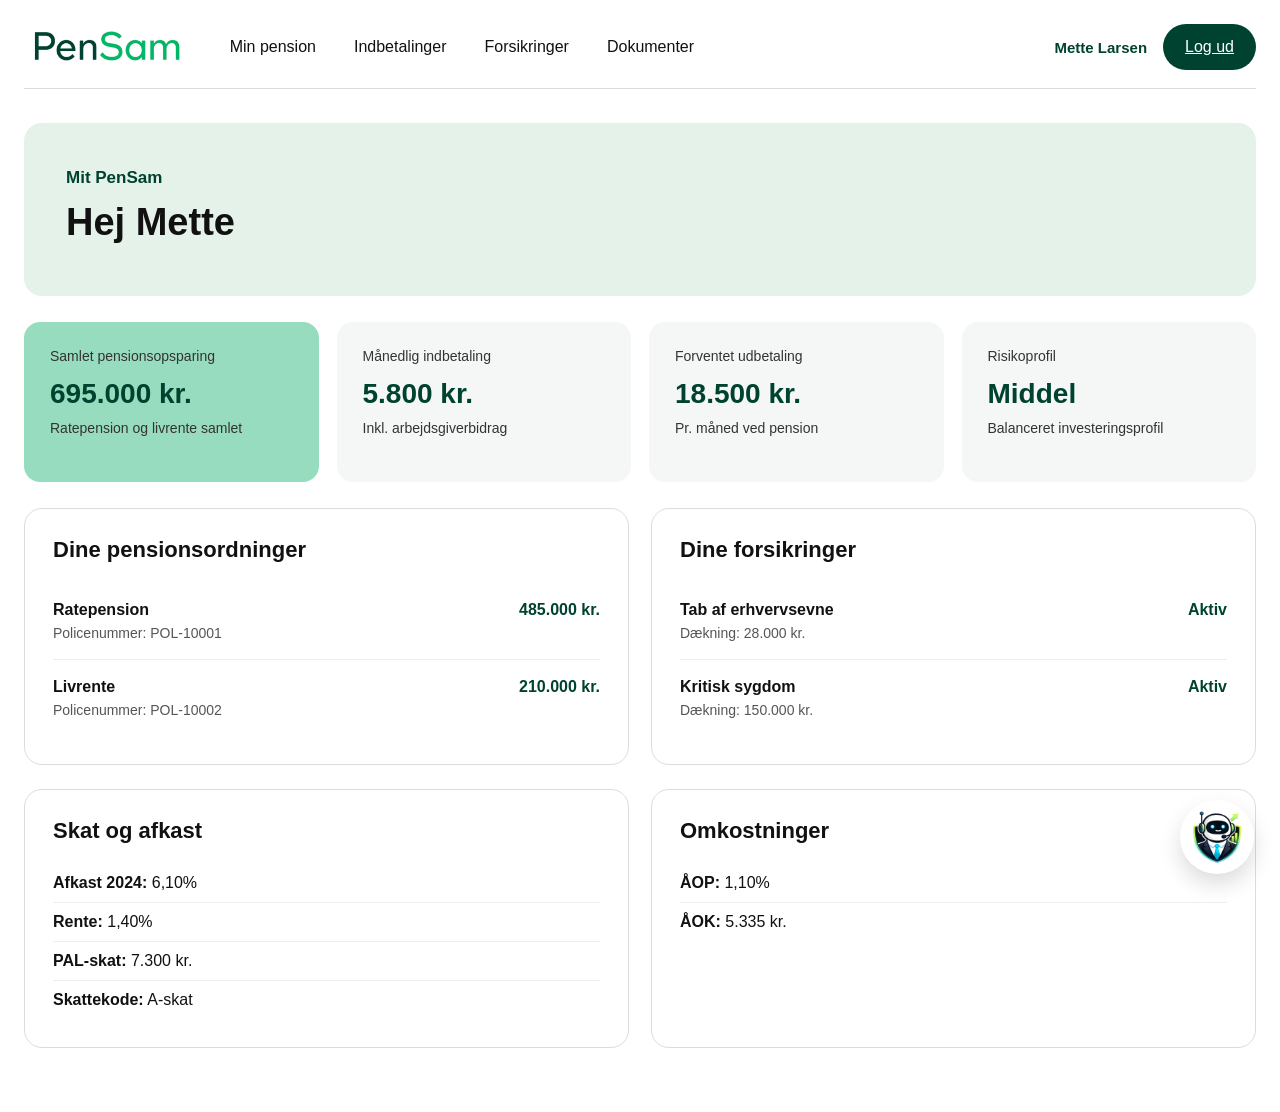
==== frontend/logged-in.html @ d0a34b72 "UI" ====
<!DOCTYPE html>
<html lang="da">
<head>
  <meta charset="UTF-8" />
  <meta name="viewport" content="width=device-width, initial-scale=1.0" />
  <title>Min Pension - PenSam</title>
  <link rel="stylesheet" href="style.css" />
</head>
<body>

  <div class="page">

    <header class="topbar">
      <div class="topbar-left">
        <a href="index.html" class="logo-link">
          <img src="Billeder/Pensam_logo.png" alt="PenSam logo" class="logo-img" />
        </a>

        <nav class="nav">
          <a href="#">Min pension</a>
          <a href="#">Indbetalinger</a>
          <a href="#">Forsikringer</a>
          <a href="#">Dokumenter</a>
        </nav>
      </div>

      <div class="topbar-right">
        <span class="logged-user">Mette Larsen</span>
        <a href="index.html" class="login-btn">Log ud</a>
      </div>
    </header>

    <main class="pension-dashboard">

      <section class="welcome-section">
        <div>
          <p class="eyebrow">Mit PenSam</p>
          <h1>Hej Mette</h1>
        </div>
      </section>

      <section class="overview-grid">
        <div class="overview-card highlight">
          <span>Samlet pensionsopsparing</span>
          <h2>695.000 kr.</h2>
          <p>Ratepension og livrente samlet</p>
        </div>

        <div class="overview-card">
          <span>Månedlig indbetaling</span>
          <h2>5.800 kr.</h2>
          <p>Inkl. arbejdsgiverbidrag</p>
        </div>

        <div class="overview-card">
          <span>Forventet udbetaling</span>
          <h2>18.500 kr.</h2>
          <p>Pr. måned ved pension</p>
        </div>

        <div class="overview-card">
          <span>Risikoprofil</span>
          <h2>Middel</h2>
          <p>Balanceret investeringsprofil</p>
        </div>
      </section>

      <section class="dashboard-columns">

        <div class="dashboard-panel">
          <h2>Dine pensionsordninger</h2>

          <div class="info-row">
            <div>
              <strong>Ratepension</strong>
              <p>Policenummer: POL-10001</p>
            </div>
            <span>485.000 kr.</span>
          </div>

          <div class="info-row">
            <div>
              <strong>Livrente</strong>
              <p>Policenummer: POL-10002</p>
            </div>
            <span>210.000 kr.</span>
          </div>
        </div>

        <div class="dashboard-panel">
          <h2>Dine forsikringer</h2>

          <div class="info-row">
            <div>
              <strong>Tab af erhvervsevne</strong>
              <p>Dækning: 28.000 kr.</p>
            </div>
            <span>Aktiv</span>
          </div>

          <div class="info-row">
            <div>
              <strong>Kritisk sygdom</strong>
              <p>Dækning: 150.000 kr.</p>
            </div>
            <span>Aktiv</span>
          </div>
        </div>

      </section>

      <section class="dashboard-columns">

        <div class="dashboard-panel">
          <h2>Skat og afkast</h2>
          <div class="metric-list">
            <p><strong>Afkast 2024:</strong> 6,10%</p>
            <p><strong>Rente:</strong> 1,40%</p>
            <p><strong>PAL-skat:</strong> 7.300 kr.</p>
            <p><strong>Skattekode:</strong> A-skat</p>
          </div>
        </div>

        <div class="dashboard-panel">
          <h2>Omkostninger</h2>
          <div class="metric-list">
            <p><strong>ÅOP:</strong> 1,10%</p>
            <p><strong>ÅOK:</strong> 5.335 kr.</p>
          </div>
        </div>

      </section>

    </main>

  </div>

  <!-- Chat -->
  <button id="chat-toggle" class="chat-toggle" aria-label="Åbn chat">
    <img src="Billeder/rådgiver_ikon.png" alt="AI rådgiver ikon" />
  </button>

  <div id="chat-widget" class="chat-widget">
    <div class="chat-header">
      <span>Din personlige pensionsrådgiver</span>
      <button id="chat-close" class="chat-close" aria-label="Luk chat">×</button>
    </div>

    <div id="chat-box" class="chat-box">
      <div class="message bot">
        Hej Mette! Jeg kan hjælpe dig med spørgsmål om dine simulerede pensionsoplysninger.
      </div>
    </div>

    <div class="chat-input-area">
      <input type="text" id="user-input" placeholder="Spørg om din pension" />
      <button type="button" onclick="sendMessage()">Send</button>
    </div>
  </div>

  <script src="logged-in.js"></script>

</body>
</html>
---- frontend/style.css ----
* {
  margin: 0;
  padding: 0;
  box-sizing: border-box;
}

body {
  font-family: Arial, Helvetica, sans-serif;
  background: #ffffff;
  color: #111111;
}

.page {
  width: 100%;
  max-width: 1400px;
  margin: 0 auto;
  padding: 14px 24px 40px;
}

/* Topbar */
.topbar {
  display: flex;
  align-items: center;
  justify-content: space-between;
  padding: 10px 0 18px;
  border-bottom: 1px solid #dcdcdc;
}

.topbar-left {
  display: flex;
  align-items: center;
  gap: 42px;
}

.logo-link {
  display: flex;
  align-items: center;
  text-decoration: none;
}

.logo-img {
  height: 46px;
  width: auto;
  display: block;
}

.nav {
  display: flex;
  gap: 38px;
}

.nav a {
  text-decoration: none;
  color: #111111;
  font-size: 16px;
  font-weight: 500;
}

.nav a:hover {
  color: #004230;
}

.topbar-right {
  display: flex;
  align-items: center;
  gap: 16px;
}

.search-btn {
  border: none;
  background: transparent;
  font-size: 26px;
  color: #111111;
  cursor: pointer;
}

.login-btn {
  border: none;
  background: #004230;
  color: #ffffff;
  padding: 14px 22px;
  border-radius: 999px;
  font-size: 16px;
  cursor: pointer;
}

/* Category row */
.category-row {
  display: grid;
  grid-template-columns: repeat(3, 1fr);
  gap: 18px;
  padding: 34px 0 28px;
  border-bottom: 1px solid #dcdcdc;
}

.category-card {
  min-height: 96px;
  border-radius: 8px;
  background: #cdedde;
  display: flex;
  align-items: center;
  justify-content: space-between;
  padding: 0 28px;
  font-size: 20px;
  font-weight: 500;
  color: #111111;
}

.category-card.active {
  background: #97dcbe;
}

.circle-arrow {
  width: 26px;
  height: 26px;
  border-radius: 50%;
  background: #004230;
  color: #ffffff;
  display: flex;
  align-items: center;
  justify-content: center;
  font-size: 14px;
  flex-shrink: 0;
}

/* Hero section */
.hero-section {
  display: grid;
  grid-template-columns: 1.65fr 1fr;
  gap: 22px;
  padding-top: 28px;
  align-items: stretch;
}

.hero-image {
  min-height: 540px;
  border-radius: 12px;
  overflow: hidden;
  background: #f4f4f4;
}

.hero-image img {
  width: 100%;
  height: 100%;
  display: block;
  object-fit: cover;
}

.hero-card {
  background: #e5f2e9;
  border-radius: 12px;
  padding: 46px 38px 30px;
  display: flex;
  flex-direction: column;
  justify-content: space-between;
}

.hero-card h1 {
  font-size: 30px;
  line-height: 1.28;
  font-weight: 500;
  color: #111111;
  margin-bottom: 18px;
}

.hero-card p {
  font-size: 17px;
  line-height: 1.55;
  color: #222222;
  max-width: 420px;
}

.cta-btn {
  margin-top: 32px;
  display: inline-flex;
  align-items: center;
  justify-content: center;
  width: fit-content;
  background: #004230;
  color: #ffffff;
  text-decoration: none;
  border-radius: 999px;
  padding: 16px 28px;
  font-size: 16px;
  font-weight: 500;
}

/* Chat toggle */
.chat-toggle {
  position: fixed;
  right: 26px;
  bottom: 26px;
  width: 74px;
  height: 74px;
  border: none;
  border-radius: 50%;
  background: #ffffff;
  box-shadow: 0 10px 22px rgba(0, 0, 0, 0.14);
  cursor: pointer;
  z-index: 1001;
  display: flex;
  align-items: center;
  justify-content: center;
  overflow: hidden;
}

.chat-toggle img {
  width: 140px;
  height: 140px;
  object-fit: contain;
  margin-top: 5px;
}

/* Chat widget */
.chat-widget {
  position: fixed;
  right: 26px;
  bottom: 102px;
  width: 470px;
  height: 620px;
  background: rgba(255, 255, 255, 0.96);
  backdrop-filter: blur(10px);
  border-radius: 34px;
  box-shadow: 0 18px 40px rgba(0, 0, 0, 0.70);
  overflow: hidden;
  display: none;
  flex-direction: column;
  z-index: 1000;
}

.chat-widget.open {
  display: flex;
}

.chat-header {
  min-height: 62px;
  padding: 18px 20px 10px;
  display: flex;
  align-items: center;
  justify-content: space-between;
  font-size: 18px;
  font-weight: 600;
}

.chat-close {
  border: none;
  background: transparent;
  font-size: 28px;
  cursor: pointer;
}

.chat-box {
  flex: 1;
  overflow-y: auto;
  padding: 16px;
  display: flex;
  flex-direction: column;
  gap: 12px;
}

.message {
  max-width: 80%;
  padding: 12px 14px;
  border-radius: 18px;
  font-size: 14px;
}

.message.user {
  align-self: flex-end;
  background: #ffffff;
  border: 1px solid #d8d8d8;
}

.message.bot {
  align-self: flex-start;
  background: #e5f2e9;
}

.chat-input-area {
  display: flex;
  gap: 10px;
  padding: 14px;
  border-top: 1px solid #ececec;
}

.chat-input-area input {
  flex: 1;
  border: 1px solid #d9d9d9;
  border-radius: 999px;
  padding: 14px 16px;
}

.chat-input-area button {
  border: none;
  background: #004230;
  color: #ffffff;
  padding: 12px 18px;
  border-radius: 999px;
  cursor: pointer;
}

/* Responsive */
@media (max-width: 1100px) {
  .hero-section {
    grid-template-columns: 1fr;
  }
}

@media (max-width: 768px) {
  .category-row {
    grid-template-columns: 1fr;
  }

  .chat-widget {
    width: calc(100vw - 24px);
    height: 70vh;
  }
}

/* Logged-in user */
.logged-user {
  font-size: 15px;
  font-weight: 600;
  color: #004230;
}

/* Pension dashboard */
.pension-dashboard {
  padding-top: 34px;
}

.welcome-section {
  background: #e5f2e9;
  border-radius: 18px;
  padding: 42px;
  margin-bottom: 26px;
}

.eyebrow {
  color: #004230;
  font-weight: 700;
  margin-bottom: 10px;
}

.welcome-section h1 {
  font-size: 38px;
  margin-bottom: 10px;
}

.welcome-section p {
  font-size: 17px;
  line-height: 1.5;
}

.overview-grid {
  display: grid;
  grid-template-columns: repeat(4, 1fr);
  gap: 18px;
  margin-bottom: 26px;
}

.overview-card {
  background: #f4f7f5;
  border-radius: 16px;
  padding: 26px;
  min-height: 160px;
}

.overview-card.highlight {
  background: #97dcbe;
}

.overview-card span {
  display: block;
  font-size: 14px;
  margin-bottom: 14px;
  color: #333333;
}

.overview-card h2 {
  font-size: 28px;
  margin-bottom: 10px;
  color: #004230;
}

.overview-card p {
  font-size: 14px;
  color: #333333;
}

.dashboard-columns {
  display: grid;
  grid-template-columns: 1fr 1fr;
  gap: 22px;
  margin-bottom: 24px;
}

.dashboard-panel {
  background: #ffffff;
  border: 1px solid #dcdcdc;
  border-radius: 18px;
  padding: 28px;
}

.dashboard-panel h2 {
  font-size: 22px;
  margin-bottom: 20px;
}

.info-row {
  display: flex;
  justify-content: space-between;
  gap: 20px;
  padding: 18px 0;
  border-bottom: 1px solid #eeeeee;
}

.info-row:last-child {
  border-bottom: none;
}

.info-row p {
  margin-top: 6px;
  color: #555555;
  font-size: 14px;
}

.info-row span {
  font-weight: 700;
  color: #004230;
  white-space: nowrap;
}

.metric-list p {
  padding: 10px 0;
  border-bottom: 1px solid #eeeeee;
}

.metric-list p:last-child {
  border-bottom: none;
}

/* Responsive dashboard */
@media (max-width: 1000px) {
  .overview-grid,
  .dashboard-columns {
    grid-template-columns: 1fr;
  }
}
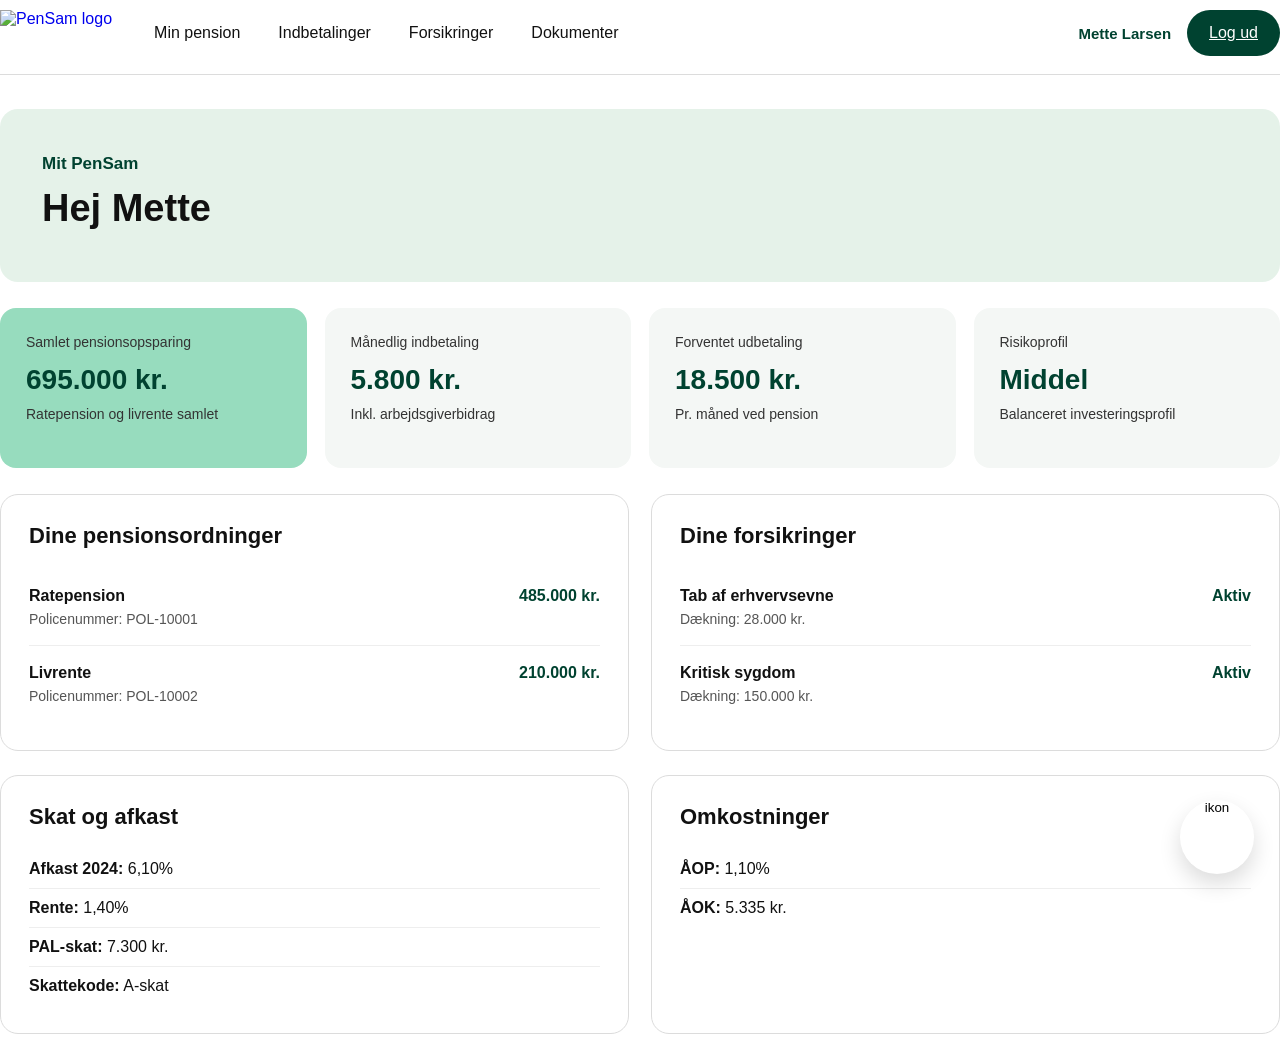
==== commit 849d7dcc: "added simulated MitID login flow and improved chatbot onboarding" ====
--- a/frontend/logged-in.html
+++ b/frontend/logged-in.html
@@ -148,7 +148,7 @@
 
     <div id="chat-box" class="chat-box">
       <div class="message bot">
-        Hej Mette! Jeg kan hjælpe dig med spørgsmål om dine simulerede pensionsoplysninger.
+        hej Mette! Du kan her stillede generelle eller personlige spørgsmål om din pension
       </div>
     </div>
 
@@ -161,4 +161,4 @@
   <script src="logged-in.js"></script>
 
 </body>
-</html>+</html>
--- a/frontend/style.css
+++ b/frontend/style.css
@@ -14,7 +14,7 @@
   width: 100%;
   max-width: 1400px;
   margin: 0 auto;
-  padding: 14px 24px 40px;
+  padding: 0;
 }
 
 /* Topbar */
@@ -276,6 +276,57 @@
   background: #e5f2e9;
 }
 
+.chat-welcome {
+  display: flex;
+  flex-direction: column;
+  gap: 10px;
+  max-width: 86%;
+}
+
+.chat-welcome p {
+  margin: 0;
+  line-height: 1.35;
+}
+
+.chat-login-btn {
+  align-self: flex-start;
+  border: none;
+  background: #004230;
+  color: #ffffff;
+  padding: 10px 14px;
+  border-radius: 999px;
+  font: inherit;
+  font-weight: 700;
+  cursor: pointer;
+}
+
+.chat-login-btn:hover {
+  background: #006044;
+}
+
+.chat-suggestions {
+  display: flex;
+  flex-wrap: wrap;
+  gap: 8px;
+  max-width: 92%;
+}
+
+.chat-suggestions button {
+  border: 1px solid #cbded4;
+  background: #ffffff;
+  color: #004230;
+  padding: 8px 11px;
+  border-radius: 999px;
+  font: inherit;
+  font-size: 13px;
+  cursor: pointer;
+}
+
+.chat-suggestions button:hover {
+  border-color: #004230;
+  background: #f4faf7;
+}
+
 .chat-input-area {
   display: flex;
   gap: 10px;
@@ -438,6 +489,273 @@
 
 .metric-list p:last-child {
   border-bottom: none;
+}
+
+/* Login with MitID page */
+.mitid-login-page {
+  display: grid;
+  grid-template-columns: 1fr 1fr;
+  height: calc(100vh - 86px);
+}
+
+.mitid-login-panel {
+  padding: 64px;
+  display: flex;
+  flex-direction: column;
+  justify-content: center;
+  position: relative;
+}
+
+.mitid-login-panel h1,
+.mitid-login-panel p,
+.mitid-steps,
+.login-back-link {
+  align-self: flex-start;
+}
+
+.mitid-login-panel h1 {
+  font-size: 38px;
+  margin-bottom: 24px;
+}
+
+.login-back-link {
+  display: inline-flex;
+  align-items: center;
+  width: fit-content;
+  color: #004230;
+  text-decoration: none;
+  font-size: 15px;
+  font-weight: 700;
+  border: 1px solid #cbded4;
+  border-radius: 999px;
+  padding: 9px 13px;
+  margin-bottom: 28px;
+}
+
+.login-back-link:hover {
+  background: #e5f2e9;
+}
+
+.mitid-session-header {
+  width: 520px;
+  display: flex;
+  justify-content: space-between;
+  gap: 14px;
+  align-items: center;
+  margin-bottom: 22px;
+}
+
+.mitid-status-pill,
+.mitid-session-id {
+  border-radius: 999px;
+  padding: 8px 12px;
+  font-size: 13px;
+  font-weight: 700;
+}
+
+.mitid-status-pill {
+  background: #e5f2e9;
+  color: #004230;
+}
+
+.mitid-status-pill.verified {
+  background: #004230;
+  color: #ffffff;
+}
+
+.mitid-session-id {
+  background: #f2f2f2;
+  color: #333333;
+}
+
+.mitid-auth-layout {
+  width: 520px;
+  display: grid;
+  grid-template-columns: 1fr 230px;
+  gap: 24px;
+  align-items: start;
+  margin-bottom: 26px;
+}
+
+.mitid-steps {
+  counter-reset: mitid-step;
+  list-style: none;
+  margin: 0;
+  padding: 0;
+  font-size: 15px;
+  line-height: 1.35;
+}
+
+.mitid-steps li {
+  counter-increment: mitid-step;
+  position: relative;
+  padding: 0 0 18px 38px;
+  color: #777777;
+}
+
+.mitid-steps li::before {
+  content: counter(mitid-step);
+  position: absolute;
+  left: 0;
+  top: -2px;
+  width: 24px;
+  height: 24px;
+  border-radius: 50%;
+  display: grid;
+  place-items: center;
+  border: 1px solid #cbded4;
+  background: #ffffff;
+  color: #004230;
+  font-size: 12px;
+  font-weight: 700;
+}
+
+.mitid-steps li::after {
+  content: "";
+  position: absolute;
+  left: 11px;
+  top: 28px;
+  bottom: 4px;
+  width: 2px;
+  background: #dce9e2;
+}
+
+.mitid-steps li:last-child::after {
+  display: none;
+}
+
+.mitid-steps li.active {
+  color: #004230;
+  font-weight: 700;
+}
+
+.mitid-steps li.done {
+  color: #222222;
+}
+
+.mitid-steps li.done::before {
+  content: "✓";
+  background: #004230;
+  border-color: #004230;
+  color: #ffffff;
+}
+
+.mitid-login-image {
+  width: 100%;
+  height: 100%;
+  overflow: hidden;
+}
+
+.mitid-login-image img {
+  width: 100%;
+  height: 100%;
+  object-fit: cover;
+}
+
+.qr-card {
+  width: 230px;
+  border: 2px solid #004230;
+  border-radius: 10px;
+  padding: 18px 16px 16px;
+  margin: 0;
+  text-align: center;
+}
+
+.login-primary-btn,
+.login-secondary-btn {
+  width: 520px;
+}
+
+.fake-qr {
+  width: 160px;
+  height: 160px;
+  margin: 0 auto 14px;
+  position: relative;
+  background:
+          linear-gradient(90deg, transparent 8px, #111 8px 12px, transparent 12px 16px, #111 16px 20px, transparent 20px) 0 0 / 28px 28px,
+          linear-gradient(transparent 5px, #111 5px 9px, transparent 9px 18px, #111 18px 22px, transparent 22px) 4px 7px / 31px 31px,
+          radial-gradient(circle at center, #111 0 2px, transparent 2px) 0 0 / 13px 13px,
+          #ffffff;
+  border: 12px solid #ffffff;
+  box-shadow: 0 0 0 1px #d8d8d8;
+  overflow: hidden;
+}
+
+.fake-qr.refreshed {
+  background-position: 7px 5px, 11px 2px, 3px 6px;
+}
+
+.qr-marker {
+  position: absolute;
+  width: 38px;
+  height: 38px;
+  background: #ffffff;
+  border: 8px solid #111111;
+  box-shadow: inset 0 0 0 7px #ffffff, inset 0 0 0 15px #111111;
+}
+
+.qr-marker.top-left {
+  top: 0;
+  left: 0;
+}
+
+.qr-marker.top-right {
+  top: 0;
+  right: 0;
+}
+
+.qr-marker.bottom-left {
+  bottom: 0;
+  left: 0;
+}
+
+.qr-card p {
+  margin: 0 0 10px;
+  font-size: 14px;
+}
+
+.timer-bar {
+  height: 7px;
+  border-radius: 999px;
+  background: #dce9e2;
+  overflow: hidden;
+}
+
+.timer-bar span {
+  display: block;
+  width: 100%;
+  height: 100%;
+  background: #004230;
+  border-radius: inherit;
+  transition: width 0.25s ease;
+}
+
+.login-primary-btn,
+.login-secondary-btn {
+  padding: 16px 20px;
+  border-radius: 999px;
+  font-weight: 700;
+  cursor: pointer;
+  font-size: 16px;
+  margin-top: 14px;
+  display: block;
+}
+
+.login-primary-btn {
+  background: #004230;
+  color: white;
+  border: none;
+}
+
+.login-primary-btn:disabled {
+  background: #9eb8ad;
+  cursor: not-allowed;
+}
+
+.login-secondary-btn {
+  background: white;
+  color: #004230;
+  border: 2px solid #004230;
 }
 
 /* Responsive dashboard */
@@ -446,4 +764,4 @@
   .dashboard-columns {
     grid-template-columns: 1fr;
   }
-}+}
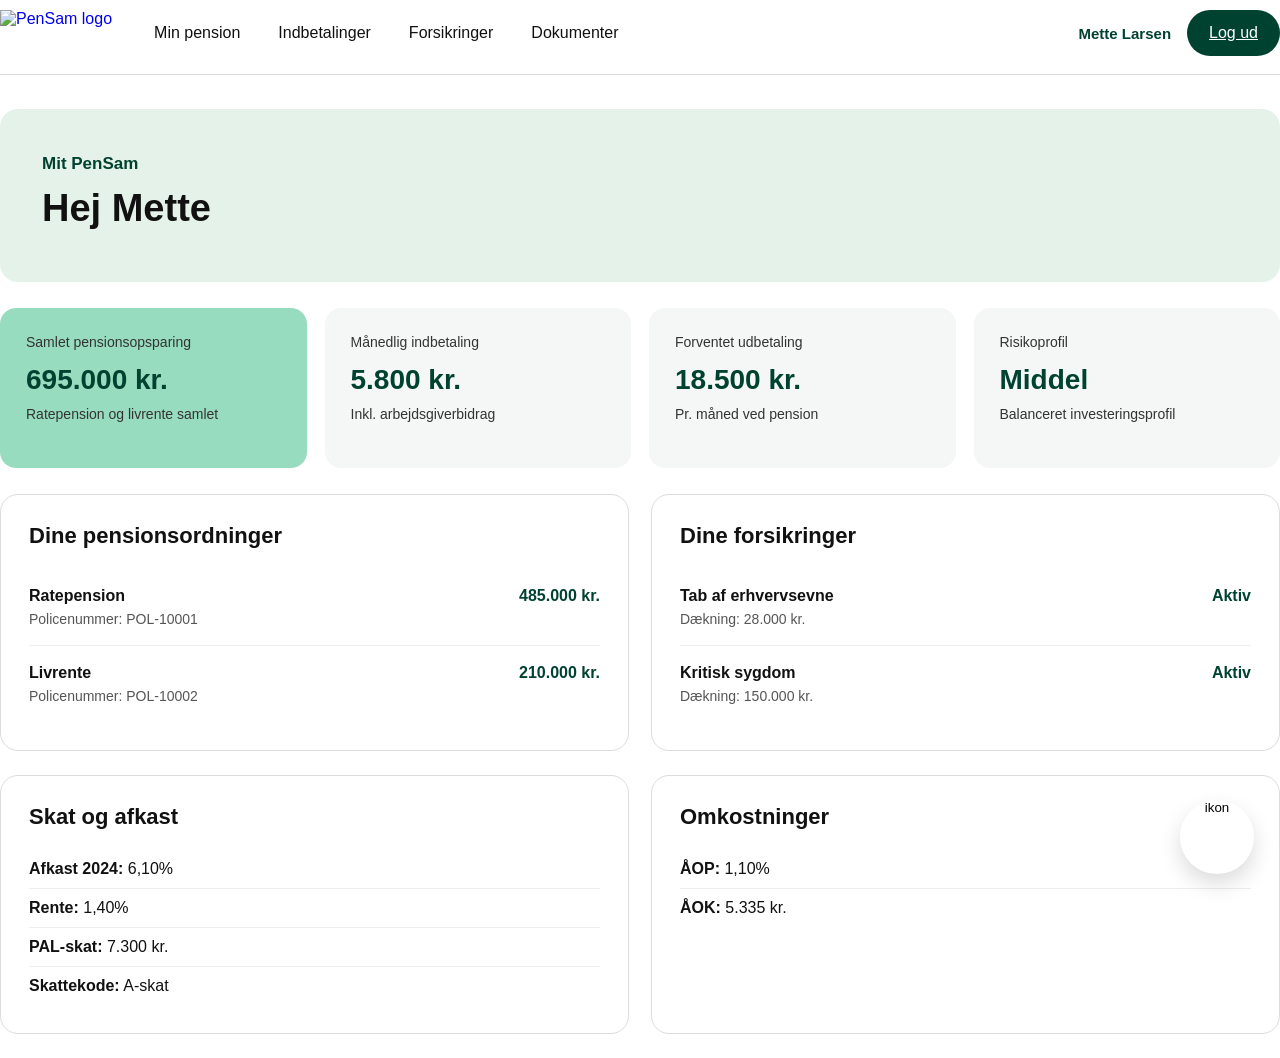
==== commit 5cd438d8: "Minor corrections" ====
--- a/frontend/logged-in.html
+++ b/frontend/logged-in.html
@@ -150,6 +150,13 @@
       <div class="message bot">
         hej Mette! Du kan her stillede generelle eller personlige spørgsmål om din pension
       </div>
+      <div class="chat-suggestions" aria-label="Forslag til spørgsmål">
+        <button type="button">Hvor meget har jeg sparet op til pension?</button>
+        <button type="button">Hvad får jeg udbetalt om måneden som pensionist?</button>
+        <button type="button">Hvilke pensionsordninger har jeg?</button>
+        <button type="button">Hvad er ratepension?</button>
+        <button type="button">Hvad betyder livrente?</button>
+      </div>
     </div>
 
     <div class="chat-input-area">
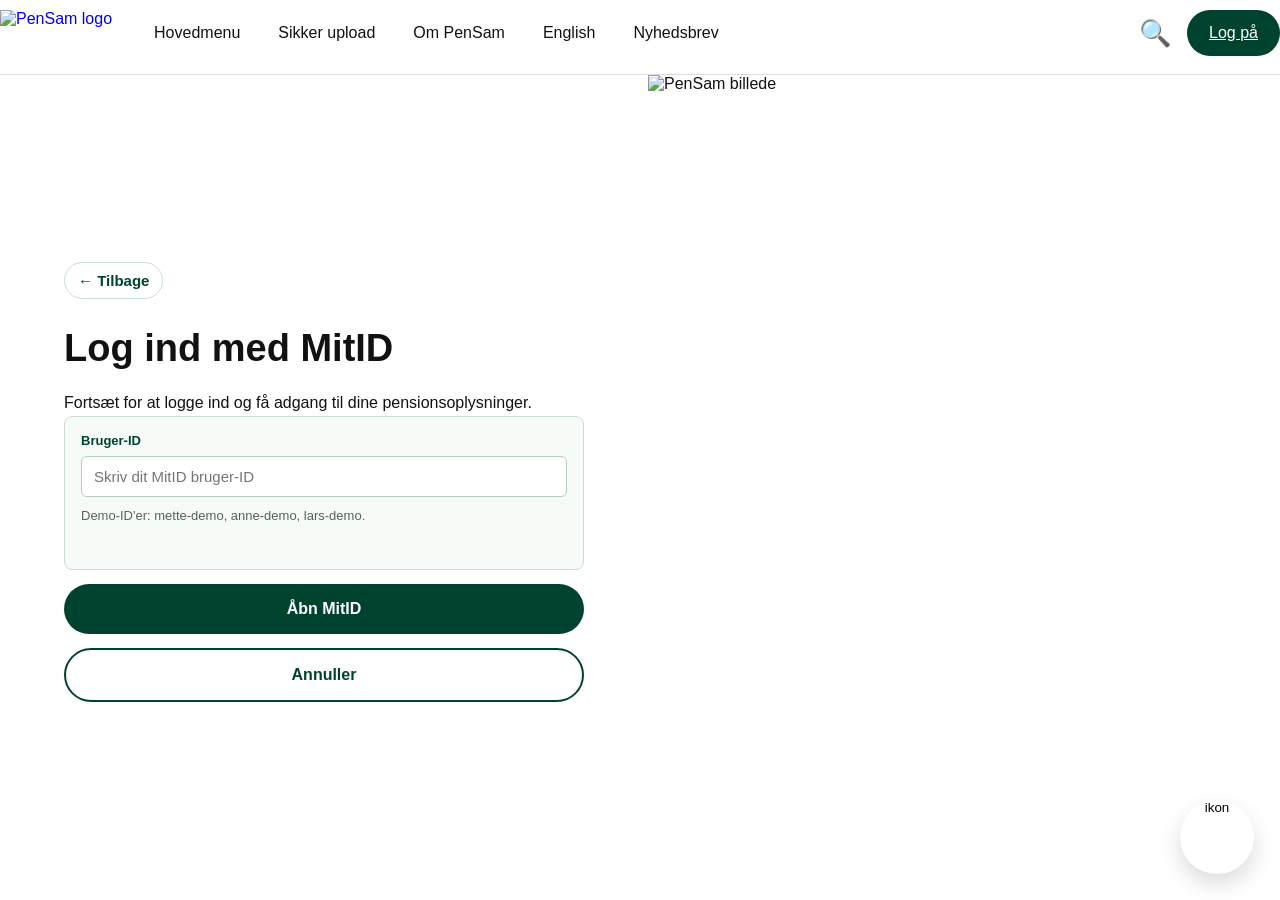
==== commit 4e81ece2: "Getting ready for complex quest with login sessions and better flow" ====
--- a/frontend/logged-in.html
+++ b/frontend/logged-in.html
@@ -25,7 +25,7 @@
       </div>
 
       <div class="topbar-right">
-        <span class="logged-user">Mette Larsen</span>
+        <span id="loggedUserName" class="logged-user">Kunde</span>
         <a href="index.html" class="login-btn">Log ud</a>
       </div>
     </header>
@@ -35,32 +35,32 @@
       <section class="welcome-section">
         <div>
           <p class="eyebrow">Mit PenSam</p>
-          <h1>Hej Mette</h1>
+          <h1 id="welcomeTitle">Hej</h1>
         </div>
       </section>
 
       <section class="overview-grid">
         <div class="overview-card highlight">
           <span>Samlet pensionsopsparing</span>
-          <h2>695.000 kr.</h2>
-          <p>Ratepension og livrente samlet</p>
+          <h2 id="totalBalance">-</h2>
+          <p id="accountSummary">Pensionsordninger samlet</p>
         </div>
 
         <div class="overview-card">
           <span>Månedlig indbetaling</span>
-          <h2>5.800 kr.</h2>
-          <p>Inkl. arbejdsgiverbidrag</p>
+          <h2 id="monthlyContribution">-</h2>
+          <p>Virksomhed og kunde samlet</p>
         </div>
 
         <div class="overview-card">
           <span>Forventet udbetaling</span>
-          <h2>18.500 kr.</h2>
+          <h2 id="expectedPayout">-</h2>
           <p>Pr. måned ved pension</p>
         </div>
 
         <div class="overview-card">
           <span>Risikoprofil</span>
-          <h2>Middel</h2>
+          <h2 id="riskProfile">-</h2>
           <p>Balanceret investeringsprofil</p>
         </div>
       </section>
@@ -70,41 +70,13 @@
         <div class="dashboard-panel">
           <h2>Dine pensionsordninger</h2>
 
-          <div class="info-row">
-            <div>
-              <strong>Ratepension</strong>
-              <p>Policenummer: POL-10001</p>
-            </div>
-            <span>485.000 kr.</span>
-          </div>
-
-          <div class="info-row">
-            <div>
-              <strong>Livrente</strong>
-              <p>Policenummer: POL-10002</p>
-            </div>
-            <span>210.000 kr.</span>
-          </div>
+          <div id="pensionAccountsList"></div>
         </div>
 
         <div class="dashboard-panel">
           <h2>Dine forsikringer</h2>
 
-          <div class="info-row">
-            <div>
-              <strong>Tab af erhvervsevne</strong>
-              <p>Dækning: 28.000 kr.</p>
-            </div>
-            <span>Aktiv</span>
-          </div>
-
-          <div class="info-row">
-            <div>
-              <strong>Kritisk sygdom</strong>
-              <p>Dækning: 150.000 kr.</p>
-            </div>
-            <span>Aktiv</span>
-          </div>
+          <div id="insuranceList"></div>
         </div>
 
       </section>
@@ -114,18 +86,18 @@
         <div class="dashboard-panel">
           <h2>Skat og afkast</h2>
           <div class="metric-list">
-            <p><strong>Afkast 2024:</strong> 6,10%</p>
+            <p><strong id="returnLabel">Afkast:</strong> <span id="returnPercent">-</span></p>
             <p><strong>Rente:</strong> 1,40%</p>
-            <p><strong>PAL-skat:</strong> 7.300 kr.</p>
-            <p><strong>Skattekode:</strong> A-skat</p>
+            <p><strong>PAL-skat:</strong> <span id="palTax">-</span></p>
+            <p><strong>Skattekode:</strong> <span id="taxCode">-</span></p>
           </div>
         </div>
 
         <div class="dashboard-panel">
           <h2>Omkostninger</h2>
           <div class="metric-list">
-            <p><strong>ÅOP:</strong> 1,10%</p>
-            <p><strong>ÅOK:</strong> 5.335 kr.</p>
+            <p><strong>ÅOP:</strong> <span id="yearlyCostPercent">-</span></p>
+            <p><strong>ÅOK:</strong> <span id="yearlyCostAmount">-</span></p>
           </div>
         </div>
 
@@ -147,8 +119,8 @@
     </div>
 
     <div id="chat-box" class="chat-box">
-      <div class="message bot">
-        hej Mette! Du kan her stillede generelle eller personlige spørgsmål om din pension
+      <div id="chatWelcome" class="message bot">
+        Hej! Du kan her stille generelle eller personlige spørgsmål om din pension.
       </div>
       <div class="chat-suggestions" aria-label="Forslag til spørgsmål">
         <button type="button">Hvor meget har jeg sparet op til pension?</button>
@@ -165,6 +137,7 @@
     </div>
   </div>
 
+  <script src="session-security.js"></script>
   <script src="logged-in.js"></script>
 
 </body>
--- a/frontend/style.css
+++ b/frontend/style.css
@@ -536,6 +536,51 @@
   background: #e5f2e9;
 }
 
+.mitid-user-id-panel {
+  width: 520px;
+  border: 1px solid #cbded4;
+  border-radius: 8px;
+  padding: 16px;
+  margin: 4px 0 10px;
+  background: #f7fbf8;
+}
+
+.mitid-user-id-panel label {
+  display: block;
+  color: #004230;
+  font-size: 13px;
+  font-weight: 700;
+  margin-bottom: 8px;
+}
+
+.mitid-user-id-panel input {
+  width: 100%;
+  border: 1px solid #b8cfc4;
+  border-radius: 6px;
+  background: #ffffff;
+  color: #222222;
+  font-size: 15px;
+  padding: 11px 12px;
+}
+
+.mitid-user-id-panel input.invalid {
+  border-color: #b42318;
+  background: #fff7f7;
+}
+
+.mitid-user-id-panel p {
+  margin: 10px 0 0;
+  color: #55625d;
+  font-size: 13px;
+  line-height: 1.4;
+}
+
+.mitid-user-id-panel .mitid-user-error {
+  min-height: 18px;
+  color: #b42318;
+  font-weight: 700;
+}
+
 .mitid-session-header {
   width: 520px;
   display: flex;
@@ -758,6 +803,75 @@
   border: 2px solid #004230;
 }
 
+.session-timeout-overlay {
+  position: fixed;
+  inset: 0;
+  z-index: 10000;
+  display: none;
+  align-items: center;
+  justify-content: center;
+  padding: 24px;
+  background: rgba(0, 0, 0, 0.46);
+}
+
+.session-timeout-overlay.open {
+  display: flex;
+}
+
+.session-timeout-dialog {
+  width: min(460px, 100%);
+  background: #ffffff;
+  color: #1f2a25;
+  border-radius: 8px;
+  padding: 28px;
+  box-shadow: 0 24px 70px rgba(0, 0, 0, 0.28);
+}
+
+.session-timeout-dialog h2 {
+  margin: 0 0 12px;
+  color: #004230;
+  font-size: 24px;
+}
+
+.session-timeout-dialog p {
+  margin: 0 0 14px;
+  line-height: 1.45;
+}
+
+.session-timeout-countdown {
+  padding: 12px;
+  border-radius: 8px;
+  background: #e5f2e9;
+  color: #004230;
+}
+
+.session-timeout-actions {
+  display: flex;
+  gap: 12px;
+  margin-top: 20px;
+}
+
+.session-primary-btn,
+.session-secondary-btn {
+  flex: 1;
+  border-radius: 999px;
+  padding: 13px 16px;
+  font-weight: 700;
+  cursor: pointer;
+}
+
+.session-primary-btn {
+  border: none;
+  background: #004230;
+  color: #ffffff;
+}
+
+.session-secondary-btn {
+  border: 2px solid #004230;
+  background: #ffffff;
+  color: #004230;
+}
+
 /* Responsive dashboard */
 @media (max-width: 1000px) {
   .overview-grid,
